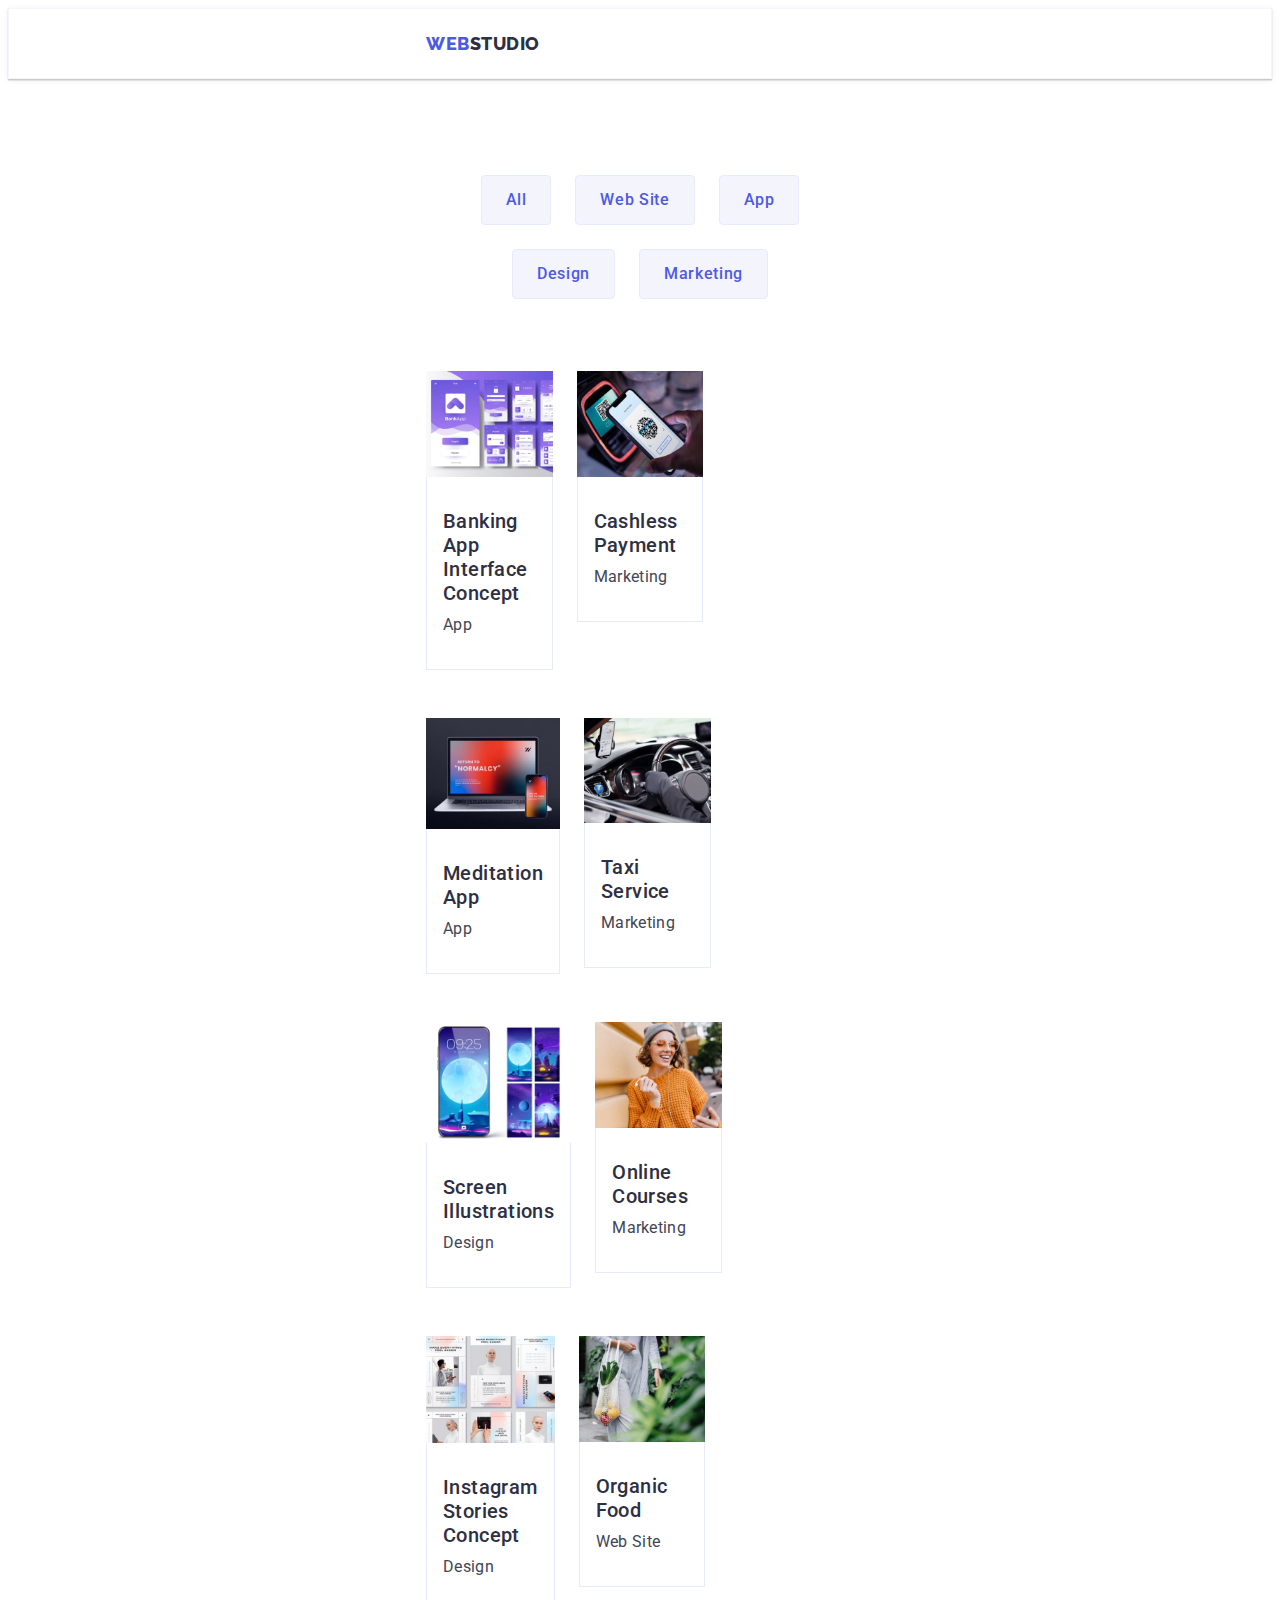
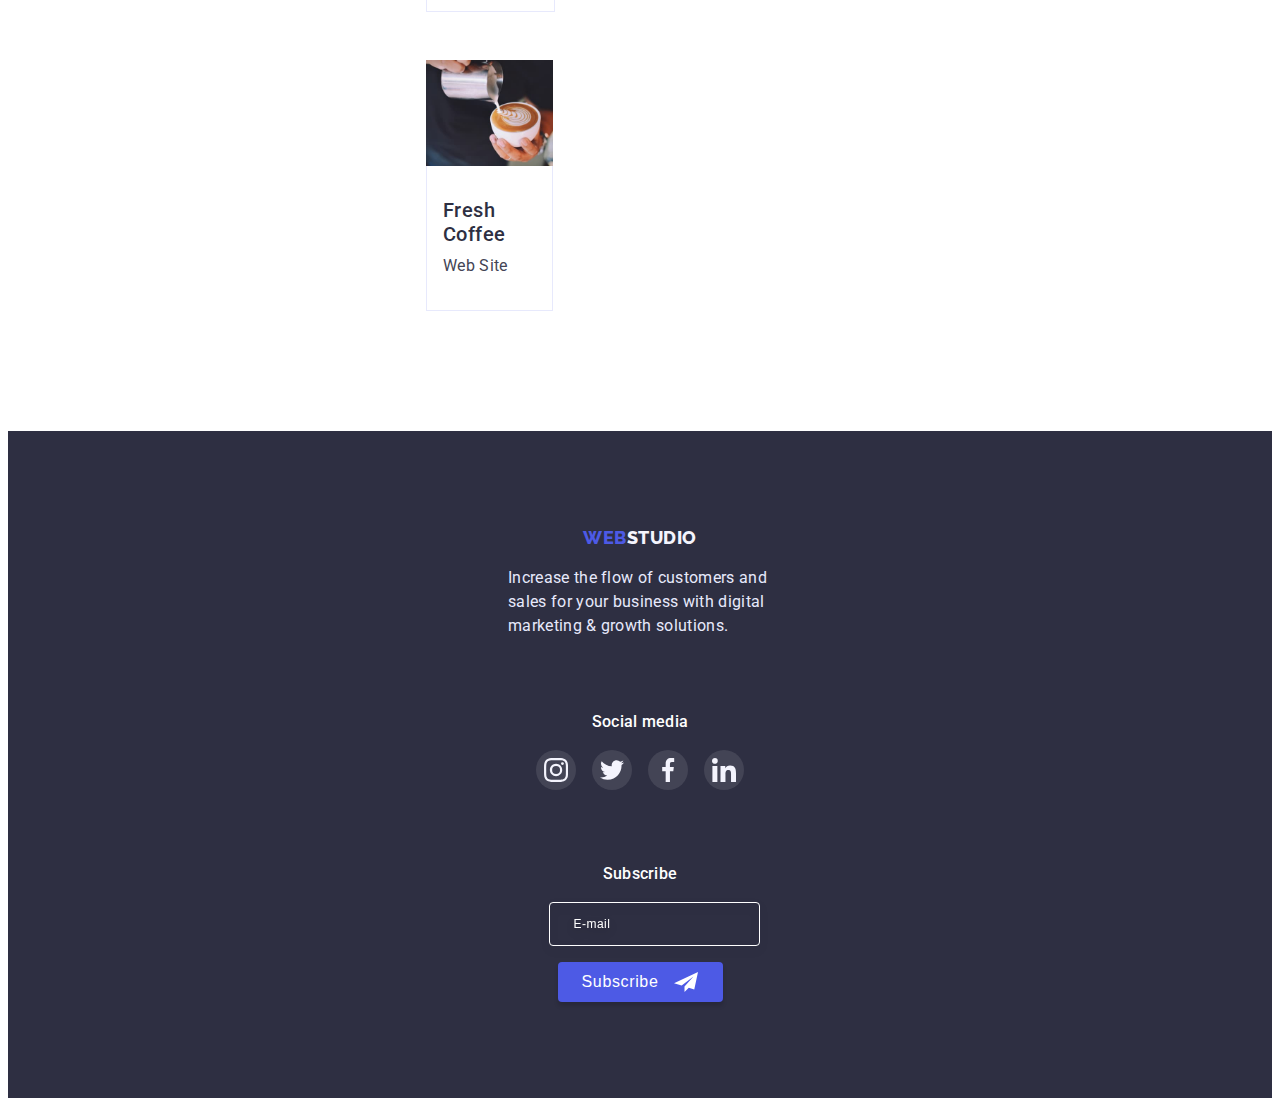
==== portfolio.html @ ff109022 "portfolio file" ====
<!DOCTYPE html>
<html lang="en">
  <head>
    <meta charset="UTF-8" />
    <meta http-equiv="X-UA-Compatible" content="IE=edge" />
    <meta name="viewport" content="width=device-width, initial-scale=1.0" />
    <title>Document</title>
    <link rel="preconnect" href="https://fonts.googleapis.com" />
    <link rel="preconnect" href="https://fonts.gstatic.com" crossorigin />
    <link
      href="https://fonts.googleapis.com/css2?family=Raleway:wght@800&family=Roboto:wght@400;500;700;900&display=swap"
      rel="stylesheet"
    />
    <link
      rel="stylesheet"
      href="https://cdnjs.cloudflare.com/ajax/libs/modern-normalize/1.1.0/modern-normalize.min.css"
      integrity="sha512-wpPYUAdjBVSE4KJnH1VR1HeZfpl1ub8YT/NKx4PuQ5NmX2tKuGu6U/JRp5y+Y8XG2tV+wKQpNHVUX03MfMFn9Q=="
      crossorigin="anonymous"
      referrerpolicy="no-referrer"
    />
    <link rel="stylesheet" href="./css/style.css" />
  </head>
  <body>
    <!-- header -->
    <header class="header">
      <div class="conteiner header-conteiner">
        <nav class="header-nav">
          <a class="header-logo link" href="./index.html"
            >Web<span class="logo-studio">Studio</span></a
          >

          <ul class="nav-list list">
            <li class="nav-item">
              <a class="nav-link link" href="./index.html">Studio</a>
            </li>
            <li class="nav-item">
              <a class="nav-link portfolio link" href="./portfolio.html"
                >Portfolio</a
              >
            </li>
            <li class="nav-item">
              <a class="nav-link link" href="">Contacts</a>
            </li>
          </ul>
        </nav>
        <address class="address">
          <ul class="address-list list">
            <li class="addres-item">
              <a class="contact-link link" href="mailto:info@devstudio.com"
                >info@devstudio.com</a
              >
            </li>
            <li class="contact-item">
              <a class="contact-link link" href="tel:+110001111111"
                >+11 (000) 111-11-11</a
              >
            </li>
          </ul>
        </address>
      </div>
    </header>

    <main>
      <!-- categories booton-->
      <section class="categories-project">
        <div class="conteiner">
          <h1 class="visually-hidden">project</h1>
          <ul class="btn-list list">
            <li class="btn-item">
              <button class="btn-categories" type="button">All</button>
            </li>
            <li class="btn-item">
              <button class="btn-categories" type="button">Web Site</button>
            </li>
            <li class="btn-item">
              <button class="btn-categories" type="button">App</button>
            </li>
            <li class="btn-item">
              <button class="btn-categories" type="button">Design</button>
            </li>
            <li class="btn-item">
              <button class="btn-categories" type="button">Marketing</button>
            </li>
          </ul>

          <!-- projects categories  -->
          <ul class="project-list list">
            <li class="project-item">
              <a class="project-link link" href="">
                <div class="project-wrap">
                  <img
                    src="./images/portfolio/app.jpg"
                    alt="app"
                    width="360"
                    height="300"
                  />
                  <p class="cover-text">
                    14 Stylish and User-Friendly App Design Concepts · Task
                    Manager App · Calorie Tracker App · Exotic Fruit Ecommerce
                    App · Cloud Storage App
                  </p>
                </div>

                <div class="project-conteiner">
                  <h2 class="project-title">Banking App Interface Concept</h2>
                  <p class="project-text">App</p>
                </div>
              </a>
            </li>
            <li class="project-item">
              <a class="project-link link" href="">
                <div class="project-wrap">
                  <img
                    src="./images/portfolio/tel.jpg"
                    alt="phone"
                    width="360"
                    height="300"
                  />
                  <p class="cover-text">
                    14 Stylish and User-Friendly App Design Concepts · Task
                    Manager App · Calorie Tracker App · Exotic Fruit Ecommerce
                    App · Cloud Storage App
                  </p>
                </div>

                <div class="project-conteiner">
                  <h2 class="project-title">Cashless Payment</h2>
                  <p class="project-text">Marketing</p>
                </div>
              </a>
            </li>
            <li class="project-item">
              <a class="project-link link" href="">
                <div class="project-wrap">
                  <img
                    src="./images/portfolio/comp.jpg"
                    alt="computer"
                    width="360"
                    height="300"
                  />
                  <p class="cover-text">
                    14 Stylish and User-Friendly App Design Concepts · Task
                    Manager App · Calorie Tracker App · Exotic Fruit Ecommerce
                    App · Cloud Storage App
                  </p>
                </div>

                <div class="project-conteiner">
                  <h2 class="project-title">Meditation App</h2>
                  <p class="project-text">App</p>
                </div>
              </a>
            </li>
            <li class="project-item">
              <a class="project-link link" href="">
                <div class="project-wrap">
                  <img
                    src="./images/portfolio/car.jpg"
                    alt="taxi"
                    width="360"
                    height="300"
                  />
                  <p class="cover-text">
                    14 Stylish and User-Friendly App Design Concepts · Task
                    Manager App · Calorie Tracker App · Exotic Fruit Ecommerce
                    App · Cloud Storage App
                  </p>
                </div>

                <div class="project-conteiner">
                  <h2 class="project-title">Taxi Service</h2>
                  <p class="project-text">Marketing</p>
                </div>
              </a>
            </li>
            <li class="project-item">
              <a class="project-link link" href="">
                <div class="project-wrap">
                  <img
                    src="./images/portfolio/tema.jpg"
                    alt="phone tema"
                    width="360"
                    height="300"
                  />
                  <p class="cover-text">
                    14 Stylish and User-Friendly App Design Concepts · Task
                    Manager App · Calorie Tracker App · Exotic Fruit Ecommerce
                    App · Cloud Storage App
                  </p>
                </div>

                <div class="project-conteiner">
                  <h2 class="project-title">Screen Illustrations</h2>
                  <p class="project-text">Design</p>
                </div>
              </a>
            </li>
            <li class="project-item">
              <a class="project-link link" href="">
                <div class="project-wrap">
                  <img
                    src="./images/portfolio/women.jpg"
                    alt="women"
                    width="360"
                    height="300"
                  />
                  <p class="cover-text">
                    14 Stylish and User-Friendly App Design Concepts · Task
                    Manager App · Calorie Tracker App · Exotic Fruit Ecommerce
                    App · Cloud Storage App
                  </p>
                </div>

                <div class="project-conteiner">
                  <h2 class="project-title">Online Courses</h2>
                  <p class="project-text">Marketing</p>
                </div>
              </a>
            </li>
            <li class="project-item">
              <a class="project-link link" href="">
                <div class="project-wrap">
                  <img
                    src="./images/portfolio/make.jpg"
                    alt="instagram stories"
                    width="360"
                    height="300"
                  />
                  <p class="cover-text">
                    14 Stylish and User-Friendly App Design Concepts · Task
                    Manager App · Calorie Tracker App · Exotic Fruit Ecommerce
                    App · Cloud Storage App
                  </p>
                </div>

                <div class="project-conteiner">
                  <h2 class="project-title">Instagram Stories Concept</h2>
                  <p class="project-text">Design</p>
                </div>
              </a>
            </li>
            <li class="project-item">
              <a class="project-link link" href="">
                <div class="project-wrap">
                  <img
                    src="./images/portfolio/frukt.jpg"
                    alt="organic food"
                    width="360"
                    height="300"
                  />
                  <p class="cover-text">
                    14 Stylish and User-Friendly App Design Concepts · Task
                    Manager App · Calorie Tracker App · Exotic Fruit Ecommerce
                    App · Cloud Storage App
                  </p>
                </div>

                <div class="project-conteiner">
                  <h2 class="project-title">Organic Food</h2>
                  <p class="project-text">Web Site</p>
                </div>
              </a>
            </li>
            <li class="project-item">
              <a class="project-link link" href="">
                <div class="project-wrap">
                  <img
                    src="./images/portfolio/coffee.jpg"
                    alt="coffee"
                    width="360"
                    height="300"
                  />
                  <p class="cover-text">
                    14 Stylish and User-Friendly App Design Concepts · Task
                    Manager App · Calorie Tracker App · Exotic Fruit Ecommerce
                    App · Cloud Storage App
                  </p>
                </div>

                <div class="project-conteiner">
                  <h2 class="project-title">Fresh Coffee</h2>
                  <p class="project-text">Web Site</p>
                </div>
              </a>
            </li>
          </ul>
        </div>
      </section>
    </main>
    <footer class="footer-section">
      <div class="conteiner footer-conteiner">
        <div class="footer-logo-grup">
          <a class="footer-logo link" href="./index.html"
            >Web<span class="footer-logo-studio">Studio</span></a
          >
          <p class="footer-text footer-wrap">
            Increase the flow of customers and sales for your business with
            digital marketing & growth solutions.
          </p>
        </div>
        <div class="conteiner-soc-footer">
          <p class="soc-text">Social media</p>
          <ul class="footer-soc-list list">
            <li class="footer-soc-item">
              <a class="footer-soc-link link" href="">
                <svg class="soc-box" width="24" height="24">
                  <use href="./images/footer.svg#icon-instagram-1"></use>
                </svg>
              </a>
            </li>
            <li class="footer-soc-item">
              <a class="footer-soc-link link" href="">
                <svg class="soc-box" width="24" height="24">
                  <use href="./images/footer.svg#icon-twitter-1"></use>
                </svg>
              </a>
            </li>
            <li class="footer-soc-item">
              <a class="footer-soc-link link" href="">
                <svg class="soc-box" width="24" height="24">
                  <use href="./images/footer.svg#icon-facebook-1"></use>
                </svg>
              </a>
            </li>
            <li class="footer-soc-item">
              <a class="footer-soc-link link" href="">
                <svg class="soc-box" width="24" height="24">
                  <use href="./images/footer.svg#icon-linkedin-1"></use>
                </svg>
              </a>
            </li>
          </ul>
        </div>
        <div class="conteiner-email">
          <p class="subscribe-text">Subscribe</p>
          <form class="subscribe-form">
            <label class="subscribe-lebel" for="e-mail"></label>

            <input
              class="subscribe-input"
              type="text"
              name="e-mail"
              id="e-mail"
              placeholder="E-mail"
            />
            <button class="email-btn" type="submit">
              Subscribe
              <svg class="email-icon" width="24" height="24">
                <use href="./images/close-x.svg#icon-frame"></use>
              </svg>
            </button>
          </form>
        </div>
      </div>
    </footer>
  </body>
</html>
---- css/style.css ----
:root {
  --main-text-color: #434455;
  --main-title-color: #ffffff;
  --second-title-color: #2e2f42;
  --main-backgroud-color: #ffffff;
  --second-backgroud-color: #f4f4fd;
  --accent-background-color: #2e2f42;
  --primari-accent-color: #4d5ae5;
  --btn-background-color: #404bbf;
  --btn-text-color: #ffffff;
  --messages-color: #31d0aa;
  --second-text-color: #2e2f42;
  --text-color: #f4f4fd;
  --dop-text: #e7e9fc;
  --icon-logo: #afb1b8;
  --transition-duration: 250ms cubic-bezier(0.4, 0, 0.2, 1);
  --modal-text-color: #8e8f99;
}
p,
h1,
h2,
h3,
h4,
h5,
h6 {
  margin: 0;
}
ul {
  padding-left: 0;
  margin: 0;
}
button {
  cursor: pointer;
}
address {
  font-style: normal;
}
img {
  display: block;
  max-width: 100%;
  height: auto;
}

body {
  font-family: "Roboto", sans-serif;
  background-color: var(--main-backgroud-color);
  color: var(--main-text-color);
}

.list {
  list-style: none;
}

.link {
  text-decoration: none;
}
.conteiner {
  width: 100%;
  padding-left: 15px;
  padding-right: 15px;
  margin: 0 auto;
}

/* -------HEADER------- */
.header {
  background: var(--main-backgroud-color);
  border: 1px solid #f4f4fd;
  box-shadow: 0px 1px 6px rgba(46, 47, 66, 0.08),
    0px 1px 1px rgba(46, 47, 66, 0.16), 0px 2px 1px rgba(46, 47, 66, 0.08);
}
.header-conteiner {
  display: flex;
  align-items: center;
  margin-right: auto;
}
.header-nav {
  display: flex;
  align-items: center;
  margin-right: auto;
}
/* logo */
.header-logo {
  font-family: "Raleway", sans-serif;
  font-style: normal;
  font-weight: 800;
  font-size: 18px;
  line-height: 1.17;
  letter-spacing: 0.03em;
  padding: 24px 0;
  text-transform: uppercase;
  color: var(--primari-accent-color);
}

.logo-studio {
  color: var(--second-text-color);
}
.nav-list,
.address-list {
  display: none;
}
.menu-open {
  border: none;
  background-color: transparent;
  height: 20px;
}
.open-icon {
  stroke: var(--accent-background-color);
}
/* Menu header */
.mob-menu {
  position: fixed;
  top: 0;
  width: 100%;
  height: 100%;
  background-color: #ffffff;
  z-index: 1;
  padding: 80px 35px 40px 40px;
  display: flex;
  flex-direction: column;
  justify-content: space-between;
  overflow: auto;
}
.mob-list {
}

.mob-item:not(:last-child) {
  margin-bottom: 40px;
}

.mob-link {
  font-weight: 700;
  font-size: 36px;
  line-height: 1.11;
  letter-spacing: 0.02em;
  text-transform: capitalize;
  color: var(--accent-background-color);
}
.studio {
  color: var(--btn-background-color);
}

.mob-contact-link {
  font-weight: 700;
  font-size: 36px;
  line-height: 1.11;
  letter-spacing: 0.02em;
  text-transform: capitalize;
  color: var(--primari-accent-color);
}
@media screen and (max-width: 427px) {
  .mob-contact-link {
    font-size: 7vw;
  }
}
.mob-address-list {
  margin-bottom: 48px;
}
.mob-email-link {
  font-weight: 500;
  font-size: 20px;
  line-height: 1.2;
  letter-spacing: 0.02em;
  color: var(--main-text-color);
}
.mob-contact-item {
  margin-bottom: 40px;
}
.mob-soc-list {
  display: flex;
  gap: 26px;
}
.mob-soc-item {
  width: 40px;
  height: 40px;
}
.mob-soc-link {
  width: 100%;
  height: 100%;
  border-radius: 50%;
  background-color: var(--primari-accent-color);
  display: flex;
  align-items: center;
  justify-content: center;
  transition: background-color var(--transition-duration);
}

/* -------HERO------- */
.hero {
  max-width: 1440px;
  margin: 0 auto;
  background-color: var(--accent-background-color);
  background-image: linear-gradient(
      rgba(46, 47, 66, 0.7),
      rgba(46, 47, 66, 0.7)
    ),
    url(../images/hero-mob-1x.jpg);
  background-repeat: no-repeat;
  background-position: center;
  background-size: cover;
  padding-top: 112px;
  padding-bottom: 112px;
}
@media (min-device-pixel-ratio: 2),
  (min-resolution: 192dpi),
  (min-resolution: 2dppx) {
  .box {
    background-image: linear-gradient(
        rgba(46, 47, 66, 0.7),
        rgba(46, 47, 66, 0.7)
      ),
      url(../images/hero-mob-2x.jpg);
  }
}
.hero-maim-title {
  font-weight: 700;
  font-size: 36px;
  line-height: 1.11;
  text-align: center;
  letter-spacing: 0.02em;
  color: var(--main-title-color);
  max-width: 320px;
  margin: 0 auto;
  text-align: center;
}
.hero-btn {
  min-width: 169px;
  height: 56px;
  font-family: inherit;
  font-style: normal;
  font-weight: 500;
  font-size: 16px;
  line-height: 1.5;
  letter-spacing: 0.04em;
  cursor: pointer;
  color: var(--btn-text-color);
  background-color: var(--primari-accent-color);
  box-shadow: 0px 4px 4px rgba(0, 0, 0, 0.15);
  display: block;
  margin: 0 auto;
  margin-top: 48px;
  border-radius: 4px;
  border-color: transparent;
  transition: background-color var(--transition-duration);
}
.hero-btn:hover,
.hero-btn:focus,
.hero-btn:active {
  background-color: var(--btn-background-color);
}
/* -------SEACTION FEATUR------- */

.section-featur {
  padding-top: 96px;
  padding-bottom: 96px;
}
.visually-hidden {
  position: absolute;
  width: 1px;
  height: 1px;
  margin: -1px;
  border: 0;
  padding: 0;
  white-space: nowrap;
  clip-path: inset(100%);
  clip: rect(0 0 0 0);
  overflow: hidden;
}

.featur-list {
  display: flex;
  flex-wrap: wrap;
  gap: 72px;
}
.feater-item {
  width: 100%;
}

.repit-title {
  text-align: center;
  font-weight: 700;
  font-size: 36px;
  line-height: 1.1;
  letter-spacing: 0.02em;
  color: var(--second-title-color);
}
.featur-text {
  font-weight: 500;
  font-size: 16px;
  line-height: 1.5;
  letter-spacing: 0.02em;
  color: var(--main-text-color);
  margin-top: 8px;
}

.about-box {
  display: none;
}

/* -------SEACTION WORK------- */

.section-work {
  display: none;
}

/* -------TEAM CARD------- */
.section-team {
  background: var(--second-backgroud-color);
  padding-top: 96px;
  padding-bottom: 96px;
}
.team-card-title {
  font-weight: 700;
  font-size: 36px;
  line-height: 1.2;
  text-align: center;
  letter-spacing: 0.02em;
  text-transform: capitalize;
  color: var(--second-title-color);
  margin: 0 auto;
  text-align: center;
}
.team-list {
  display: flex;
  flex-wrap: wrap;
  justify-content: center;
  gap: 72px;
  margin-top: 72px;
}
.team-conteiner-text {
  text-align: center;
  padding: 32px 16px;
}

.team-item {
  width: 264px;
  background: var(--main-backgroud-color);
  border-radius: 0px 0px 4px 4px;
  box-shadow: 0px 1px 6px rgba(46, 47, 66, 0.08),
    0px 1px 1px rgba(46, 47, 66, 0.16), 0px 2px 1px rgba(46, 47, 66, 0.08);
}
.second-repit-title {
  font-weight: 500;
  font-size: 20px;
  line-height: 1.2;
  letter-spacing: 0.02em;
  color: var(--second-title-color);
}
.team-text {
  font-size: 16px;
  line-height: 1.5;
  letter-spacing: 0.02em;
  color: var(--main-text-color);
  margin-top: 8px;
}

.team-soc-list {
  display: flex;
  justify-content: center;
  gap: 24px;
  margin-top: 8px;
}

.team-soc-item {
  width: 40px;
  height: 40px;
}
.team-soc-link {
  width: 100%;
  height: 100%;
  border-radius: 50%;
  background-color: var(--primari-accent-color);
  display: flex;
  align-items: center;
  justify-content: center;
  transition: background-color var(--transition-duration);
}
.team-soc-link:hover,
.team-soc-link:focus {
  background-color: var(--btn-background-color);
}

/* -------CUSTOMERS------- */
.customers-conteiner {
  background-color: var(--main-backgroud-color);
  padding-top: 96px;
  padding-bottom: 96px;
}

.customers-title {
  font-weight: 700;
  font-size: 36px;
  line-height: 1.11;
  text-align: center;
  letter-spacing: 0.02em;
  text-transform: capitalize;
  color: var(--second-title-color);
  margin: 0 auto;
  text-align: center;
  margin-bottom: 72px;
}
.customers-list {
  display: flex;
  flex-wrap: wrap;
  column-gap: 16px;
  row-gap: 72px;
}

.customers-item {
  width: calc((100% - 16px) / 2);
}

.customers-link {
  height: 88px;
  border: 1px solid #8e8f99;
  border-radius: 4px;
  display: flex;
  justify-content: center;
  align-items: center;
  fill: var(--icon-logo);
  transition: border-color var(--transition-duration),
    fill var(--transition-duration);
}

/* -------FOOTER------- */
.footer-section {
  background: var(--accent-background-color);
  padding-top: 96px;
  padding-bottom: 96px;
}
.footer-conteiner {
  display: flex;
  flex-direction: column;
  text-align: center;
  align-items: center;
  gap: 72px;
}
.footer-logo-grup {
  align-items: center;
}
.footer-logo {
  font-family: "Raleway", sans-serif;
  font-style: normal;
  font-weight: 800;
  font-size: 18px;
  line-height: 1.17;
  letter-spacing: 0.03em;
  text-transform: uppercase;
  color: var(--primari-accent-color);
}
.footer-logo-studio {
  color: var(--text-color);
}
.footer-text {
  font-size: 16px;
  line-height: 1.5;
  letter-spacing: 0.02em;
  color: var(--dop-text);
  text-align: start;
}
.footer-wrap {
  display: block;
  margin-top: 18px;
  width: 264px;
}
/* soc-footer */
.conteiner-soc-footer {
  display: inline-block;
  width: 208px;
  height: 80px;
}

.soc-text {
  text-align: center;
  font-weight: 500;
  font-size: 16px;
  line-height: 1.5;
  letter-spacing: 0.02em;
  color: #ffffff;
  margin-bottom: 16px;
}
.footer-soc-list {
  display: flex;
  justify-content: center;
  gap: 16px;
}

.footer-soc-item {
  width: 40px;
  height: 40px;
}
.footer-soc-link {
  display: flex;
  justify-content: center;
  align-items: center;
  width: 40px;
  height: 40px;
  border-radius: 50%;
  background-color: rgba(255, 255, 255, 0.1);
  transition: background-color var(--transition-duration);
}
.footer-soc-link:hover,
.footer-soc-link:focus {
  background-color: var(--messages-color);
}
.soc-box {
  fill: #f4f4fd;
}
/* subscribe */

@media screen and (max-width: 1157px) {
  .conteiner-email {
    width: 100%;
    display: flex;
    flex-direction: column;
  }
}
.subscribe-text {
  text-align: center;
  font-weight: 500;
  font-size: 16px;
  line-height: 1.5;
  letter-spacing: 0.02em;
  color: #ffffff;
  margin-bottom: 16px;
}
.subscribe-form {
  width: 100%;
}

.subscribe-input {
  max-width: 398px;
  width: 100%;
  height: 40px;
  font-weight: 400;
  font-size: 12px;
  line-height: 2;
  display: flex;
  align-items: center;
  letter-spacing: 0.04em;
  outline: transparent;
  color: #ffffff;

  border: 1px solid #ffffff;
  filter: drop-shadow(0px 4px 4px rgba(0, 0, 0, 0.15));
  border-radius: 4px;
  padding-left: 24px;
  background-color: transparent;
  margin-bottom: 16px;
}

.subscribe-input::placeholder {
  font-size: 12px;
  line-height: 2;
  letter-spacing: 0.04em;
  color: #ffffff;
}

.subscribe-lebel {
}
.email-btn {
  justify-content: center;
  font-style: normal;
  font-weight: 500;
  font-size: 16px;
  line-height: 1.5;
  letter-spacing: 0.04em;
  color: #ffffff;
  cursor: pointer;

  display: flex;
  align-items: center;
  text-align: center;
  width: 165px;
  height: 40px;
  padding-left: 24px;
  padding-right: 24px;
  gap: 16px;
  margin: 0 auto;
  background-color: var(--primari-accent-color);
  box-shadow: 0px 4px 4px rgba(0, 0, 0, 0.15);
  border-radius: 4px;
  border: none;
  transition: background-color var(--transition-duration);
}
.email-btn:focus,
.email-btn:hover {
  background-color: var(--btn-background-color);
}

/* -------MODAL WINDOW------- */

.backdrop {
  position: fixed;
  top: 0;
  width: 100%;
  height: 100%;
  background-color: rgba(46, 47, 66, 0.4);
  transition: opacity var(--transition-duration),
    visibility var(--transition-duration);
}
.modal {
  position: absolute;
  max-width: 408px;
  width: 100%;
  min-height: 584px;
  background-color: #fcfcfc;
  box-shadow: 0px 1px 1px rgba(0, 0, 0, 0.14), 0px 1px 3px rgba(0, 0, 0, 0.12),
    0px 2px 1px rgba(0, 0, 0, 0.2);
  border-radius: 4px;
  top: 50%;
  left: 50%;
  transform: translate(-50%, -50%);
  padding: 72px 24px 24px 24px;
}

.modal-btn {
  display: flex;
  width: 24px;
  height: 24px;
  position: absolute;
  top: 24px;
  right: 24px;
  border-radius: 50%;
  fill: #2e2f42;
  cursor: pointer;
  background-color: #e7e9fc;
  border: 1px solid rgba(0, 0, 0, 0.1);
  justify-content: center;
  align-items: center;
  transition: background-color var(--transition-duration),
    fill var(--transition-duration);
}

.modal-x {
  width: 8px;
  height: 8px;
}

.modal-btn:hover,
.modal-btn:focus {
  background-color: var(--btn-background-color);
  fill: var(--btn-text-color);
}

.is-hidden {
  opacity: 0;
  visibility: hidden;
  pointer-events: none;
}

.modal-title {
  font-weight: 500;
  font-size: 16px;
  line-height: 1.5;
  text-align: center;
  letter-spacing: 0.02em;
  color: #2e2f42;
  margin-bottom: 16px;
}
.icon-wrap {
  position: relative;
}
.modal-input {
  width: 100%;
  height: 40px;
  border: 1px solid rgba(46, 47, 66, 0.4);
  border-radius: 4px;
  padding-left: 38px;

  font-size: 14px;
  line-height: 1.5;
  letter-spacing: 0.02em;
  color: var(--main-text-color);
  outline: transparent;
  transition: border-color var(--transition-duration),
    fill var(--transition-duration);
}
.input-icon {
  position: absolute;
  display: block;
  left: 19px;
  top: 50%;
  transform: translateY(-50%);
  fill: var(--accent-background-color);
}
.modal-input:focus,
.modal-input:hover {
  border-color: var(--primari-accent-color);
}

.modal-input:focus + .input-icon,
.modal-input:hover + .input-icon {
  border-color: var(--primari-accent-color);
  fill: var(--primari-accent-color);
}
.input-icon:hover + .modal-input,
.input-icon:focus + .modal-input {
  border-color: var(--primari-accent-color);
}

.modal-input::placeholder {
  font-size: 12px;
  line-height: 1.17;
  letter-spacing: 0.04em;
  color: var(--modal-text-color);
}

.lebel-text {
  display: block;
  margin-bottom: 4px;
  font-size: 12px;
  line-height: 1.17;
  letter-spacing: 0.04em;
  color: var(--modal-text-color);
}
.modal-field {
  margin-bottom: 8px;
}

.textarea {
  display: block;
  width: 100%;
  height: 120px;
  border: 1px solid rgba(46, 47, 66, 0.4);
  border-radius: 4px;
  resize: none;
  outline: transparent;
  padding-left: 16px;
  padding-top: 8px;

  font-size: 14px;
  line-height: 1.5;
  letter-spacing: 0.02em;
  color: var(--main-text-color);
  outline: transparent;
  transition: border-color var(--transition-duration);
}
.textarea:focus,
.textarea:hover {
  border-color: var(--primari-accent-color);
}
.textarea::placeholder {
  font-weight: 400;
  font-size: 12px;
  line-height: 1.17;
  letter-spacing: 0.04em;
  color: #8e8f99;
}

.form-btn {
  font-style: normal;
  font-weight: 500;
  font-size: 16px;
  line-height: 1.5;
  letter-spacing: 0.04em;
  color: #ffffff;
  cursor: pointer;

  display: block;
  margin: 0 auto;
  width: 169px;
  height: 56px;
  padding: 16px 32px;
  background-color: var(--primari-accent-color);
  box-shadow: 0px 4px 4px rgba(0, 0, 0, 0.15);
  border-radius: 4px;
  border: none;
  transition: background-color var(--transition-duration);
}
.form-btn:focus,
.form-btn:hover {
  background-color: var(--btn-background-color);
}

.check-text {
  display: flex;
  flex-wrap: wrap;
  gap: 8px;
  font-weight: 400;
  font-size: 12px;
  line-height: 1.17;
  letter-spacing: 0.04em;
  color: var(--modal-text-color);
  align-items: center;
}
.check-link {
  color: var(--primari-accent-color);
}

.check-text .check-box-wrapper {
  width: 16px;
  height: 16px;
  border: 1px solid rgba(46, 47, 66, 0.4);
  border-radius: 2px;
  display: flex;
  align-items: center;
  justify-content: center;
  fill: transparent;
  transition: background-color var(--transition-duration);
}

.modal-check:checked + .check-text .check-box-wrapper {
  background-color: var(--primari-accent-color);
  border: none;
  fill: #f4f4fd;
}

.checkbox-field {
  margin-top: 16px;
  margin-bottom: 24px;
}

/* -------PORTFOLIO PAGE 2------- */

.categories-project {
  padding-top: 96px;
  padding-bottom: 120px;
}

.hidden-title {
}
.btn-list {
  display: flex;
  justify-content: center;
  flex-wrap: wrap;
  gap: 24px;
  margin-bottom: 72px;
}

.btn-item {
}
.btn-categories {
  padding: 12px 24px;
  font-family: inherit;
  font-style: normal;
  font-weight: 500;
  font-size: 16px;
  line-height: 1.5;
  text-align: center;
  cursor: pointer;
  letter-spacing: 0.04em;
  color: var(--primari-accent-color);
  background-color: var(--second-backgroud-color);
  border: 1px solid #e7e9fc;
  border-radius: 4px;
  transition: background-color var(--transition-duration),
    color var(--transition-duration), border-color var(--transition-duration),
    box-shadow var(--transition-duration);
}
.btn-categories:hover,
.btn-categories:focus,
.btn-categories:active {
  background-color: var(--btn-background-color);
  color: var(--btn-text-color);
  border-color: transparent;
  box-shadow: 0px 1px 6px rgba(46, 47, 66, 0.08),
    0px 1px 1px rgba(46, 47, 66, 0.16), 0px 2px 1px rgba(46, 47, 66, 0.08);
}

/* -------PROJECT CATEGORIES------- */

.project-list {
  display: flex;
  flex-wrap: wrap;
  gap: 48px 24px;
}

.project-item {
  flex-basis: calc((100% - 48px) / 3);
}
.project-item:hover .cover-text {
  transform: translateY(0);
}
.project-wrap {
  display: flex;
  position: relative;
  overflow: hidden;
}
.project-link {
  display: block;
  transition: box-shadow var(--transition-duration);
}
.project-link:hover,
.project-link:focus {
  box-shadow: 0px 1px 6px rgba(46, 47, 66, 0.08),
    0px 1px 1px rgba(46, 47, 66, 0.16), 0px 2px 1px rgba(46, 47, 66, 0.08);
}

.project-conteiner {
  padding: 32px 16px;
  border: 1px solid #e7e9fc;
  border-top: 0;
}
.project-title {
  font-weight: 500;
  font-size: 20px;
  line-height: 1.2;
  letter-spacing: 0.02em;
  color: var(--second-title-color);
}
.project-text {
  font-size: 16px;
  line-height: 1.5;
  letter-spacing: 0.02em;
  color: var(--main-text-color);
  margin-top: 8px;
}
.cover-text {
  position: absolute;
  top: 0;
  font-family: "Roboto";
  font-weight: 400;
  font-size: 16px;
  line-height: 1.5;
  letter-spacing: 0.02em;
  color: #f4f4fd;
  background-color: var(--primari-accent-color);
  height: 100%;
  padding: 40px 32px;
  transform: translateY(100%);
  transition: transform var(--transition-duration);
}

/* MOBILE MADIA */
@media screen and (min-width: 428px) {
  .conteiner {
    width: 428px;
  }
  /* menu */
  .mob-soc-list {
    gap: 56px;
  }

  /* -------CUSTOMERS------- */
  .plus-conteiner {
    width: 428px;
  }

  .customers-item {
    width: calc((100% - 16px) / 2);
  }
}
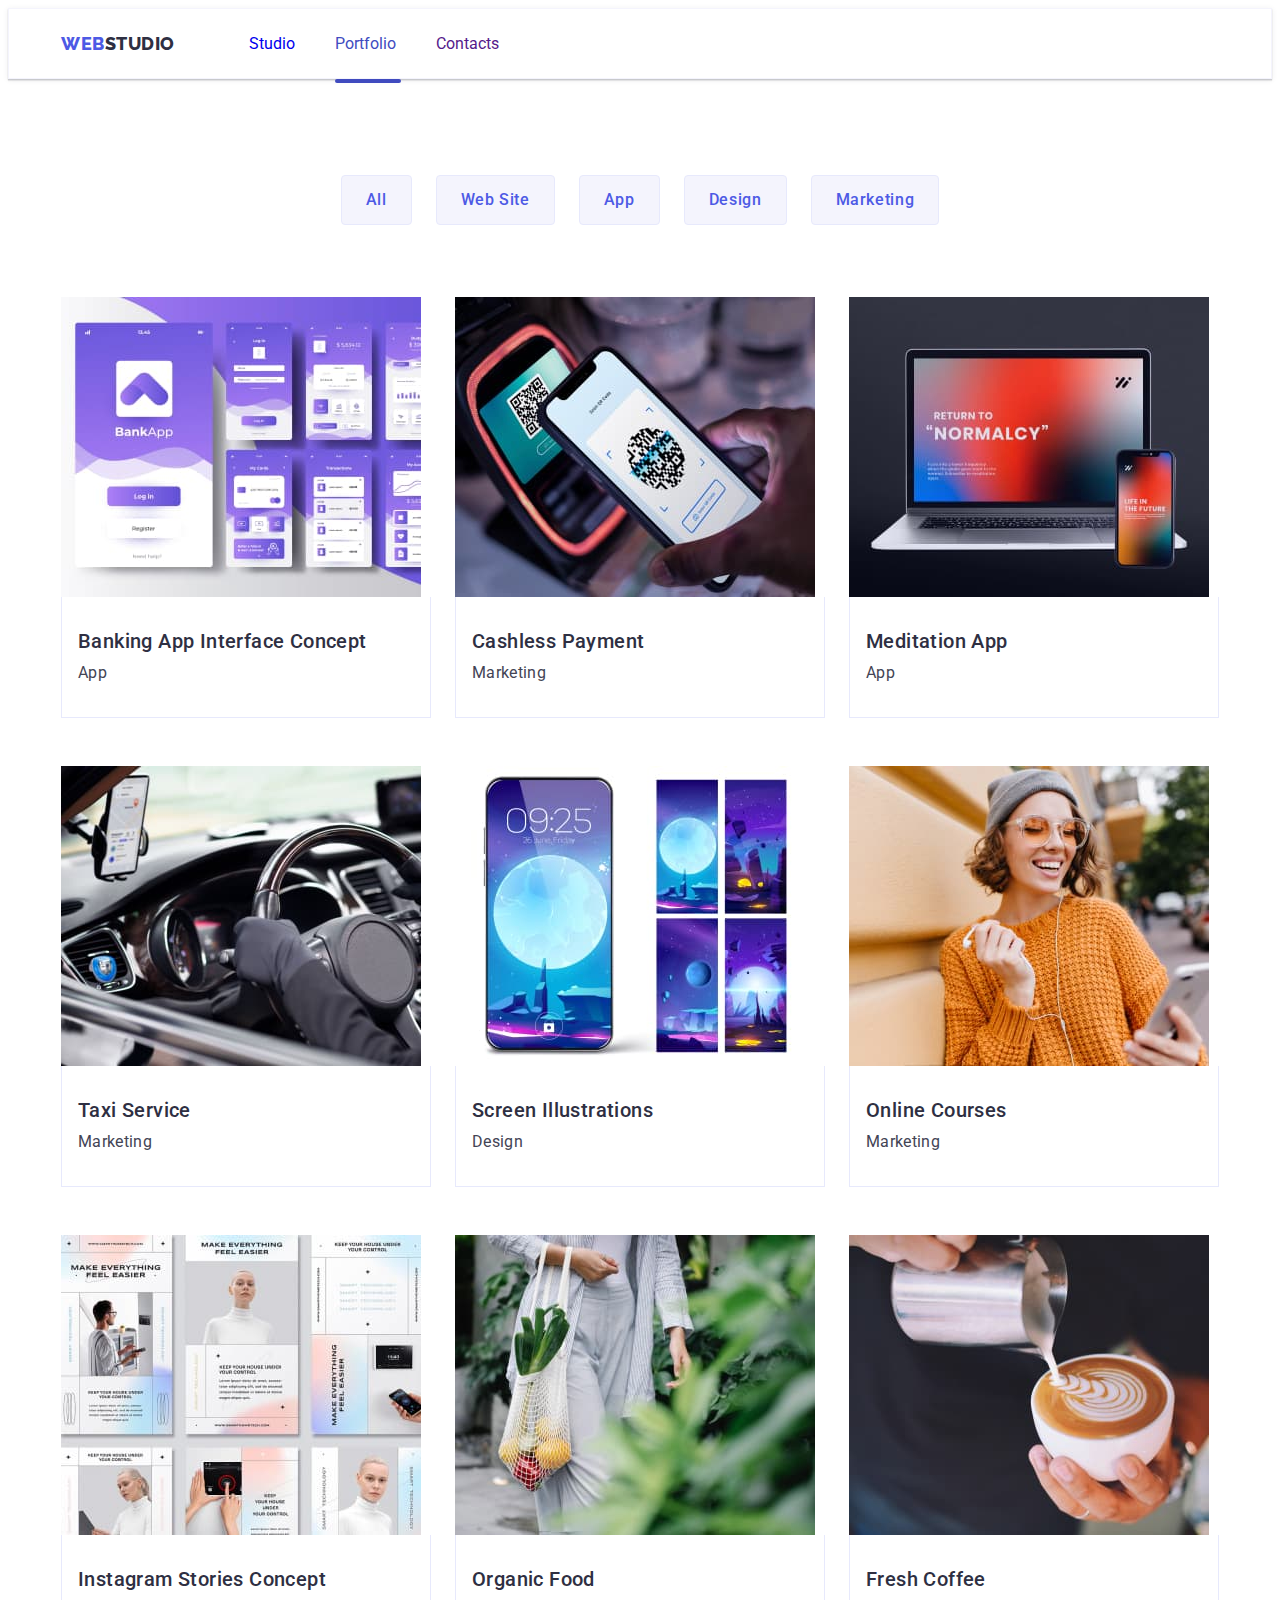
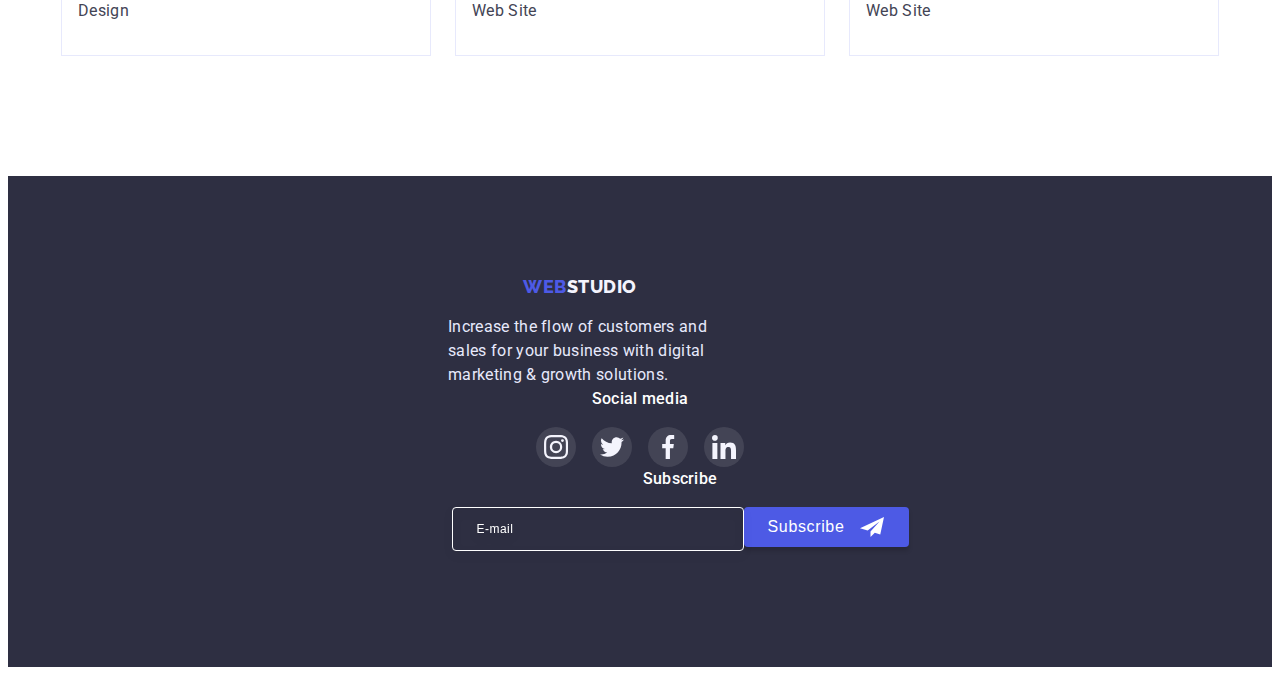
==== commit bcfc2db0: "portfolio" ====
--- a/portfolio.html
+++ b/portfolio.html
@@ -19,6 +19,7 @@
       referrerpolicy="no-referrer"
     />
     <link rel="stylesheet" href="./css/style.css" />
+    <link rel="stylesheet" href="./css/desctop.css" />
   </head>
   <body>
     <!-- header -->
--- a/css/style.css
+++ b/css/style.css
@@ -859,68 +859,6 @@
 
 /* -------PROJECT CATEGORIES------- */
 
-.project-list {
-  display: flex;
-  flex-wrap: wrap;
-  gap: 48px 24px;
-}
-
-.project-item {
-  flex-basis: calc((100% - 48px) / 3);
-}
-.project-item:hover .cover-text {
-  transform: translateY(0);
-}
-.project-wrap {
-  display: flex;
-  position: relative;
-  overflow: hidden;
-}
-.project-link {
-  display: block;
-  transition: box-shadow var(--transition-duration);
-}
-.project-link:hover,
-.project-link:focus {
-  box-shadow: 0px 1px 6px rgba(46, 47, 66, 0.08),
-    0px 1px 1px rgba(46, 47, 66, 0.16), 0px 2px 1px rgba(46, 47, 66, 0.08);
-}
-
-.project-conteiner {
-  padding: 32px 16px;
-  border: 1px solid #e7e9fc;
-  border-top: 0;
-}
-.project-title {
-  font-weight: 500;
-  font-size: 20px;
-  line-height: 1.2;
-  letter-spacing: 0.02em;
-  color: var(--second-title-color);
-}
-.project-text {
-  font-size: 16px;
-  line-height: 1.5;
-  letter-spacing: 0.02em;
-  color: var(--main-text-color);
-  margin-top: 8px;
-}
-.cover-text {
-  position: absolute;
-  top: 0;
-  font-family: "Roboto";
-  font-weight: 400;
-  font-size: 16px;
-  line-height: 1.5;
-  letter-spacing: 0.02em;
-  color: #f4f4fd;
-  background-color: var(--primari-accent-color);
-  height: 100%;
-  padding: 40px 32px;
-  transform: translateY(100%);
-  transition: transform var(--transition-duration);
-}
-
 /* MOBILE MADIA */
 @media screen and (min-width: 428px) {
   .conteiner {
--- a/css/desctop.css
+++ b/css/desctop.css
@@ -0,0 +1,600 @@
+/* DESCTOP */
+@media screen and (min-width: 1158px) {
+  .conteiner {
+    width: 1158px;
+  }
+
+  .nav-list {
+    display: flex;
+    gap: 40px;
+    margin-left: 74px;
+  }
+  .nav-item {
+    position: relative;
+  }
+
+  .nav-link:hover,
+  .nav-link:focus,
+  .nav-link:active {
+    color: var(--btn-background-color);
+  }
+  .studio {
+    color: var(--btn-background-color);
+  }
+
+  .portfolio {
+    color: var(--btn-background-color);
+  }
+  .portfolio::after {
+    display: block;
+    content: "";
+    width: 66px;
+    height: 4px;
+    background-color: var(--btn-background-color);
+    border-radius: 2px;
+    background-size: auto;
+    top: 45px;
+    left: 0;
+    position: absolute;
+  }
+
+  .address {
+    font-style: normal;
+  }
+  .address-list {
+    flex-direction: row;
+    gap: 40px;
+  }
+  .addres-item {
+  }
+  .contact-item {
+  }
+
+  .contact-link {
+    font-size: 16px;
+  }
+
+  .contact-link:hover,
+  .contact-link:focus,
+  .contact-link:active {
+    color: var(--btn-background-color);
+  }
+  .menu-open {
+    display: none;
+  }
+  /* -------HERO------- */
+
+  .hero {
+    max-width: 1440px;
+    margin: 0 auto;
+    background-color: var(--accent-background-color);
+    background-image: linear-gradient(
+        rgba(46, 47, 66, 0.7),
+        rgba(46, 47, 66, 0.7)
+      ),
+      url(../images/hero.jpg);
+    background-repeat: no-repeat;
+    background-position: center;
+    background-size: cover;
+    padding-top: 188px;
+    padding-bottom: 188px;
+  }
+  @media (min-device-pixel-ratio: 2),
+    (min-resolution: 192dpi),
+    (min-resolution: 2dppx) {
+    .box {
+      background-image: linear-gradient(
+          rgba(46, 47, 66, 0.7),
+          rgba(46, 47, 66, 0.7)
+        ),
+        url(../images/hero-2x.jpg);
+    }
+  }
+
+  .hero-btn {
+    min-width: 169px;
+    height: 56px;
+    font-family: inherit;
+    font-style: normal;
+    font-weight: 500;
+    font-size: 16px;
+    line-height: 1.5;
+    letter-spacing: 0.04em;
+    cursor: pointer;
+    color: var(--btn-text-color);
+    background-color: var(--primari-accent-color);
+    box-shadow: 0px 4px 4px rgba(0, 0, 0, 0.15);
+    display: block;
+    margin: 0 auto;
+    margin-top: 48px;
+    border-radius: 4px;
+    border-color: transparent;
+    transition: background-color var(--transition-duration);
+  }
+  .hero-btn:hover,
+  .hero-btn:focus,
+  .hero-btn:active {
+    background-color: var(--btn-background-color);
+  }
+
+  /* -------SEACTION FEATUR------- */
+
+  .section-featur {
+    padding-top: 120px;
+    padding-bottom: 120px;
+  }
+  .featur-list {
+    display: flex;
+    gap: 24px;
+  }
+  .feater-item {
+    width: calc((100% - 3 * 24px) / 4);
+  }
+
+  .repit-title {
+    font-weight: 500;
+    font-size: 20px;
+    line-height: 1.2;
+    letter-spacing: 0.02em;
+    color: var(--second-title-color);
+  }
+  .featur-text {
+    font-weight: 400;
+    margin-top: 8px;
+  }
+
+  .about-box {
+    display: flex;
+    justify-content: center;
+    background: #f4f4fd;
+    border-radius: 4px;
+    margin-bottom: 8px;
+    padding-top: 24px;
+    padding-bottom: 24px;
+  }
+  .about-icon {
+    width: 64px;
+    height: 64px;
+  }
+  /* -------SEACTION WORK------- */
+
+  .section-work {
+    padding-bottom: 120px;
+    display: block;
+  }
+  .work-title {
+    font-weight: 700;
+    font-size: 36px;
+    line-height: 1.11;
+    text-align: center;
+    letter-spacing: 0.02em;
+    text-transform: capitalize;
+    color: var(--second-title-color);
+    margin: 0 auto;
+    text-align: center;
+  }
+  .work-list {
+    display: flex;
+    gap: 24px;
+    margin-top: 72px;
+  }
+  /* -------TEAM CARD------- */
+  .section-team {
+    background: var(--second-backgroud-color);
+    padding-top: 120px;
+    padding-bottom: 120px;
+  }
+  .team-card-title {
+    font-weight: 700;
+    font-size: 36px;
+    line-height: 1.11;
+    text-align: center;
+    letter-spacing: 0.02em;
+    text-transform: capitalize;
+    color: var(--second-title-color);
+    margin: 0 auto;
+    text-align: center;
+  }
+  .team-list {
+    display: flex;
+    gap: 24px;
+    margin-top: 72px;
+  }
+  .team-conteiner-text {
+    text-align: center;
+    padding: 32px 16px;
+  }
+
+  .team-item {
+    background: var(--main-backgroud-color);
+    border-radius: 0px 0px 4px 4px;
+    box-shadow: 0px 1px 6px rgba(46, 47, 66, 0.08),
+      0px 1px 1px rgba(46, 47, 66, 0.16), 0px 2px 1px rgba(46, 47, 66, 0.08);
+  }
+  .second-repit-title {
+    font-weight: 500;
+    font-size: 20px;
+    line-height: 1.2;
+    letter-spacing: 0.02em;
+    color: var(--second-title-color);
+  }
+  .team-text {
+    font-size: 16px;
+    line-height: 1.5;
+    letter-spacing: 0.02em;
+    color: var(--main-text-color);
+    margin-top: 8px;
+  }
+
+  .team-soc-list {
+    display: flex;
+    justify-content: center;
+    gap: 24px;
+    margin-top: 8px;
+  }
+
+  .team-soc-item {
+    width: 40px;
+    height: 40px;
+  }
+  .team-soc-link {
+    width: 100%;
+    height: 100%;
+    border-radius: 50%;
+    background-color: var(--primari-accent-color);
+    display: flex;
+    align-items: center;
+    justify-content: center;
+    transition: background-color var(--transition-duration);
+  }
+  .team-soc-link:hover,
+  .team-soc-link:focus {
+    background-color: var(--btn-background-color);
+  }
+
+  /* -------CUSTOMERS------- */
+  .customers-conteiner {
+    background-color: var(--main-backgroud-color);
+    padding-top: 120px;
+    padding-bottom: 120px;
+  }
+  .plus-conteiner {
+    max-width: 1158px;
+  }
+
+  .customers-title {
+    font-weight: 700;
+    font-size: 36px;
+    line-height: 1.11;
+    text-align: center;
+    letter-spacing: 0.02em;
+    text-transform: capitalize;
+    color: var(--second-title-color);
+    margin: 0 auto;
+    text-align: center;
+    margin-bottom: 72px;
+  }
+
+  .customers-list {
+    display: flex;
+    flex-wrap: nowrap;
+    gap: 24px;
+  }
+
+  .customers-item {
+  }
+  .customers-link {
+    width: 168px;
+    height: 88px;
+    border: 1px solid #8e8f99;
+    border-radius: 4px;
+    display: flex;
+    justify-content: center;
+    align-items: center;
+    fill: var(--icon-logo);
+    transition: border-color var(--transition-duration),
+      fill var(--transition-duration);
+  }
+
+  .customers-link:hover,
+  .customers-link:focus .logo-icon {
+    border-color: var(--btn-background-color);
+    fill: var(--btn-background-color);
+  }
+
+  .footer-section {
+    background: var(--accent-background-color);
+    padding: 100px 0;
+  }
+  .footer-conteiner {
+    gap: 0;
+  }
+  .footer-logo-grup {
+    margin-right: 120px;
+  }
+  .footer-logo {
+    font-family: "Raleway", sans-serif;
+    font-style: normal;
+    font-weight: 800;
+    font-size: 18px;
+    line-height: 1.17;
+    letter-spacing: 0.03em;
+    text-transform: uppercase;
+    color: var(--primari-accent-color);
+  }
+  .footer-logo-studio {
+    color: var(--text-color);
+  }
+  .footer-text {
+    font-size: 16px;
+    line-height: 1.5;
+    letter-spacing: 0.02em;
+    color: var(--dop-text);
+  }
+  .footer-wrap {
+    display: block;
+    margin-top: 18px;
+    width: 264px;
+  }
+  /* soc-footer */
+  .conteiner-soc-footer {
+    display: inline-block;
+    width: 208px;
+    height: 80px;
+  }
+
+  .soc-text {
+    font-weight: 500;
+    font-size: 16px;
+    line-height: 1.5;
+    letter-spacing: 0.02em;
+    color: #ffffff;
+    margin-bottom: 16px;
+  }
+  .footer-soc-list {
+    display: flex;
+    justify-content: center;
+    gap: 16px;
+  }
+
+  .footer-soc-item {
+    width: 40px;
+    height: 40px;
+  }
+  .footer-soc-link {
+    display: flex;
+    justify-content: center;
+    align-items: center;
+    width: 40px;
+    height: 40px;
+    border-radius: 50%;
+    background-color: rgba(255, 255, 255, 0.1);
+    transition: background-color var(--transition-duration);
+  }
+  .footer-soc-link:hover,
+  .footer-soc-link:focus {
+    background-color: var(--messages-color);
+  }
+  .soc-box {
+    fill: #f4f4fd;
+  }
+  /* subscribe */
+  .conteiner-email {
+    margin-left: 80px;
+  }
+  .subscribe-text {
+    display: block;
+    font-weight: 500;
+    font-size: 16px;
+    line-height: 1.5;
+    letter-spacing: 0.02em;
+    color: #ffffff;
+    margin-bottom: 16px;
+  }
+  .subscribe-form {
+    display: flex;
+  }
+
+  .subscribe-input {
+    width: 264px;
+    height: 40px;
+    font-weight: 400;
+    font-size: 12px;
+    line-height: 2;
+    display: flex;
+    align-items: center;
+    letter-spacing: 0.04em;
+    outline: transparent;
+    color: #ffffff;
+
+    border: 1px solid #ffffff;
+    filter: drop-shadow(0px 4px 4px rgba(0, 0, 0, 0.15));
+    border-radius: 4px;
+    padding-left: 24px;
+    background-color: transparent;
+  }
+
+  .subscribe-input::placeholder {
+    font-size: 12px;
+    line-height: 2;
+    letter-spacing: 0.04em;
+    color: #ffffff;
+  }
+
+  .subscribe-lebel {
+  }
+
+  .email-btn:focus,
+  .email-btn:hover {
+    background-color: var(--btn-background-color);
+  }
+  /* -------PORTFOLIO PAGE 2------- */
+  .conteiner {
+    width: 1158px;
+  }
+
+  .nav-list {
+    display: flex;
+    gap: 40px;
+    margin-left: 74px;
+  }
+  .nav-item {
+    position: relative;
+  }
+
+  .nav-link:hover,
+  .nav-link:focus,
+  .nav-link:active {
+    color: var(--btn-background-color);
+  }
+  .studio {
+    color: var(--btn-background-color);
+  }
+
+  .portfolio {
+    color: var(--btn-background-color);
+  }
+  .portfolio::after {
+    display: block;
+    content: "";
+    width: 66px;
+    height: 4px;
+    background-color: var(--btn-background-color);
+    border-radius: 2px;
+    background-size: auto;
+    top: 45px;
+    left: 0;
+    position: absolute;
+  }
+
+  .address {
+    font-style: normal;
+  }
+  .address-list {
+    flex-direction: row;
+    gap: 40px;
+  }
+  .addres-item {
+  }
+  .contact-item {
+  }
+
+  .contact-link {
+    font-size: 16px;
+  }
+
+  .contact-link:hover,
+  .contact-link:focus,
+  .contact-link:active {
+    color: var(--btn-background-color);
+  }
+
+  .categories-project {
+    padding-top: 96px;
+    padding-bottom: 120px;
+  }
+
+  .hidden-title {
+  }
+  .btn-list {
+    display: flex;
+    justify-content: center;
+    flex-wrap: wrap;
+    gap: 24px;
+    margin-bottom: 72px;
+  }
+
+  .btn-item {
+  }
+  .btn-categories {
+    padding: 12px 24px;
+    font-family: inherit;
+    font-style: normal;
+    font-weight: 500;
+    font-size: 16px;
+    line-height: 1.5;
+    text-align: center;
+    cursor: pointer;
+    letter-spacing: 0.04em;
+    color: var(--primari-accent-color);
+    background-color: var(--second-backgroud-color);
+    border: 1px solid #e7e9fc;
+    border-radius: 4px;
+    transition: background-color var(--transition-duration),
+      color var(--transition-duration), border-color var(--transition-duration),
+      box-shadow var(--transition-duration);
+  }
+  .btn-categories:hover,
+  .btn-categories:focus,
+  .btn-categories:active {
+    background-color: var(--btn-background-color);
+    color: var(--btn-text-color);
+    border-color: transparent;
+    box-shadow: 0px 1px 6px rgba(46, 47, 66, 0.08),
+      0px 1px 1px rgba(46, 47, 66, 0.16), 0px 2px 1px rgba(46, 47, 66, 0.08);
+  }
+
+  /* -------PROJECT CATEGORIES------- */
+
+  .project-list {
+    display: flex;
+    flex-wrap: wrap;
+    gap: 48px 24px;
+  }
+
+  .project-item {
+    flex-basis: calc((100% - 48px) / 3);
+  }
+  .project-item:hover .cover-text {
+    transform: translateY(0);
+  }
+  .project-wrap {
+    display: flex;
+    position: relative;
+    overflow: hidden;
+  }
+  .project-link {
+    display: block;
+    transition: box-shadow var(--transition-duration);
+  }
+  .project-link:hover,
+  .project-link:focus {
+    box-shadow: 0px 1px 6px rgba(46, 47, 66, 0.08),
+      0px 1px 1px rgba(46, 47, 66, 0.16), 0px 2px 1px rgba(46, 47, 66, 0.08);
+  }
+
+  .project-conteiner {
+    padding: 32px 16px;
+    border: 1px solid #e7e9fc;
+    border-top: 0;
+  }
+  .project-title {
+    font-weight: 500;
+    font-size: 20px;
+    line-height: 1.2;
+    letter-spacing: 0.02em;
+    color: var(--second-title-color);
+  }
+  .project-text {
+    font-size: 16px;
+    line-height: 1.5;
+    letter-spacing: 0.02em;
+    color: var(--main-text-color);
+    margin-top: 8px;
+  }
+  .cover-text {
+    position: absolute;
+    top: 0;
+    font-family: "Roboto";
+    font-weight: 400;
+    font-size: 16px;
+    line-height: 1.5;
+    letter-spacing: 0.02em;
+    color: #f4f4fd;
+    background-color: var(--primari-accent-color);
+    height: 100%;
+    padding: 40px 32px;
+    transform: translateY(100%);
+    transition: transform var(--transition-duration);
+  }
+}
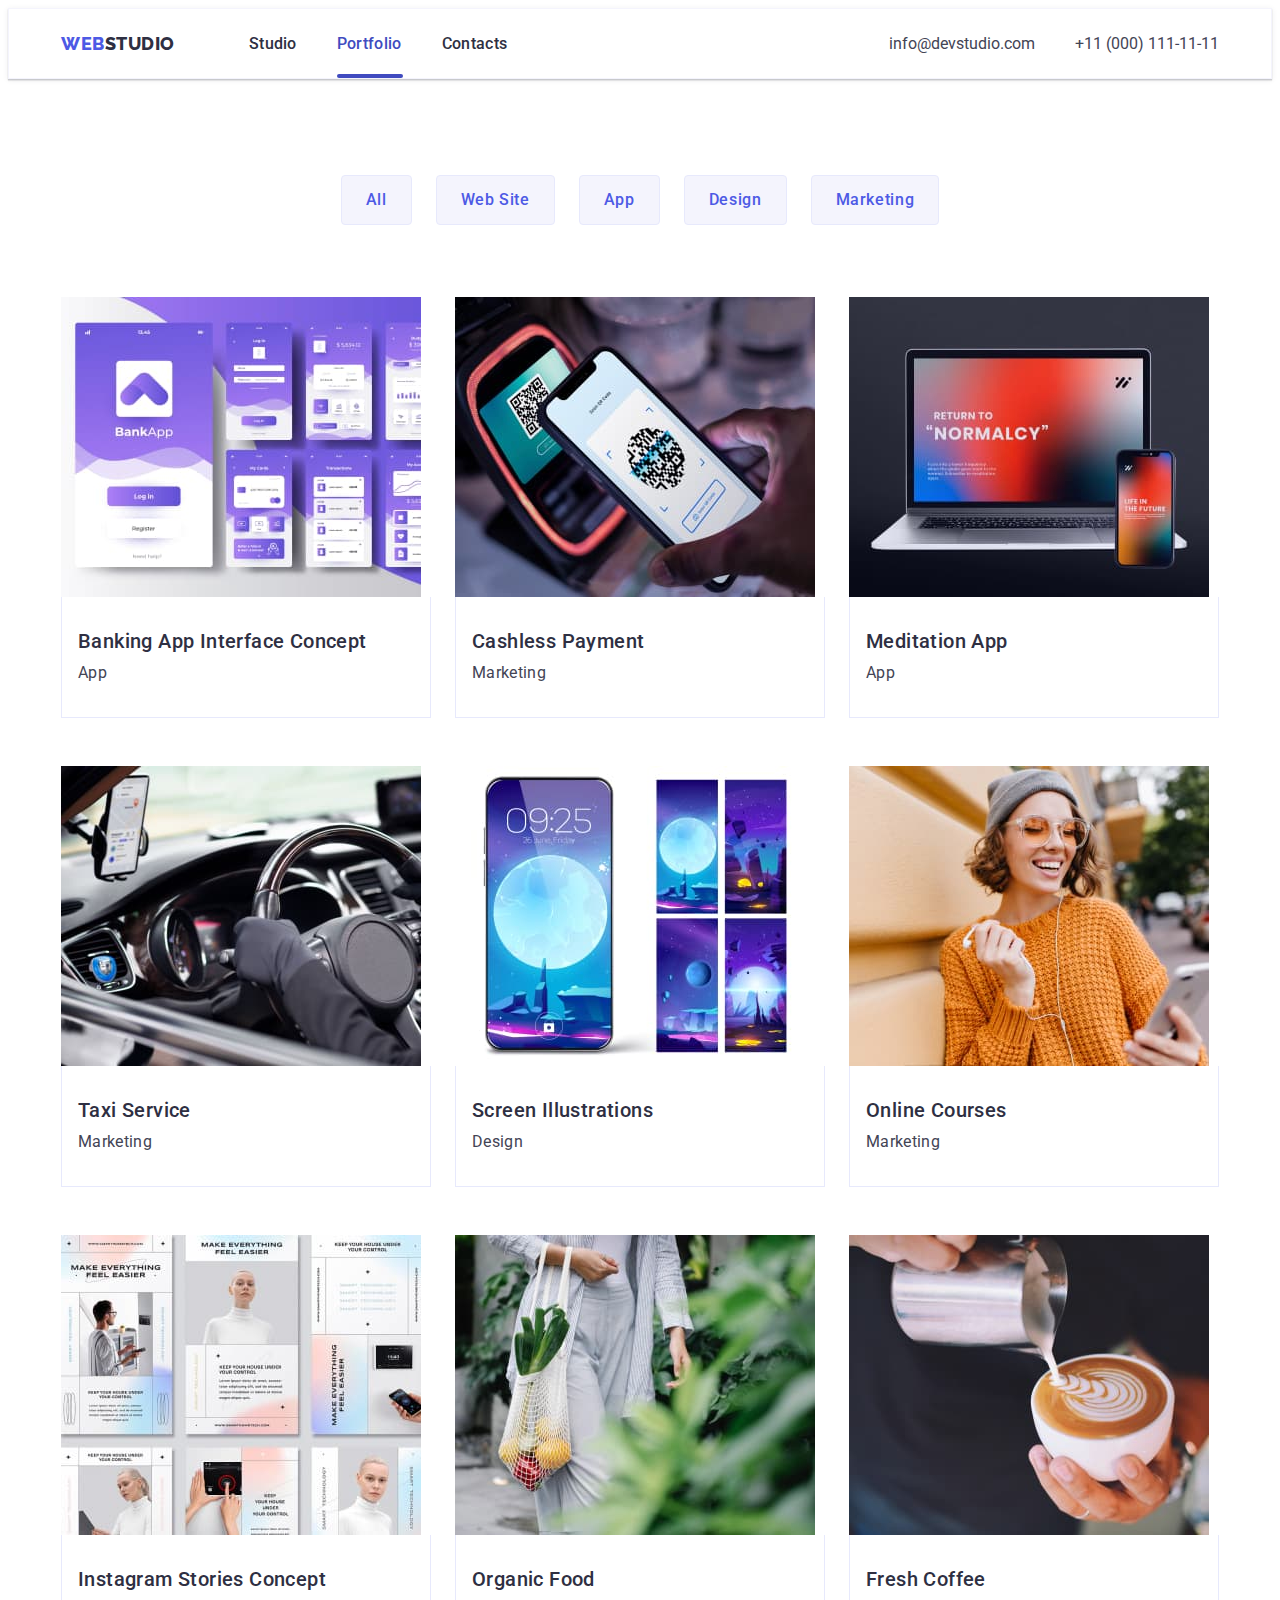
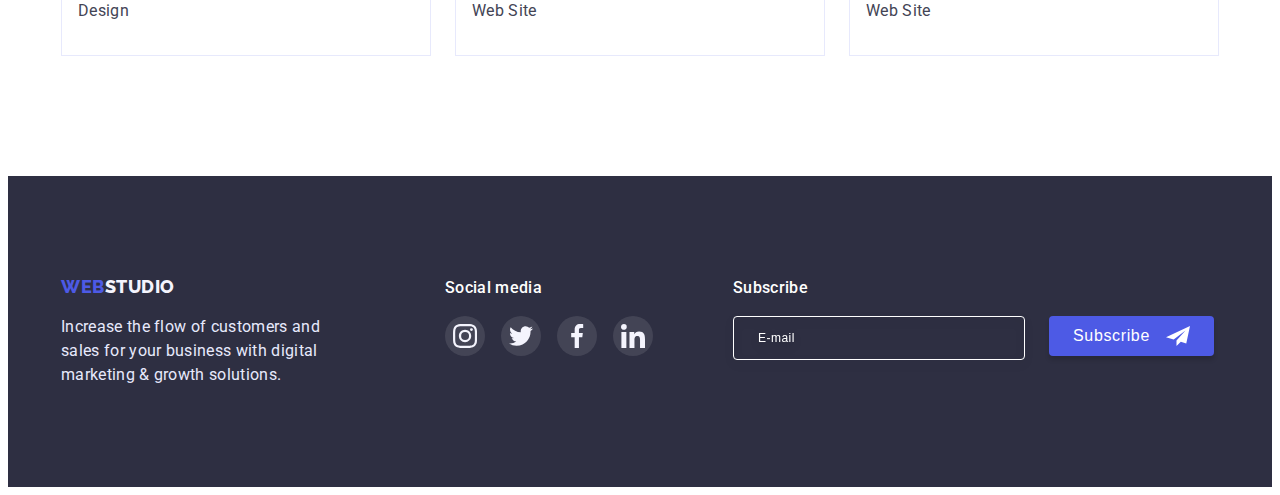
==== commit c2eafffe: "update index.html file" ====
--- a/portfolio.html
+++ b/portfolio.html
@@ -335,8 +335,6 @@
         <div class="conteiner-email">
           <p class="subscribe-text">Subscribe</p>
           <form class="subscribe-form">
-            <label class="subscribe-lebel" for="e-mail"></label>
-
             <input
               class="subscribe-input"
               type="text"
--- a/css/desctop.css
+++ b/css/desctop.css
@@ -20,22 +20,6 @@
   }
   .studio {
     color: var(--btn-background-color);
-  }
-
-  .portfolio {
-    color: var(--btn-background-color);
-  }
-  .portfolio::after {
-    display: block;
-    content: "";
-    width: 66px;
-    height: 4px;
-    background-color: var(--btn-background-color);
-    border-radius: 2px;
-    background-size: auto;
-    top: 45px;
-    left: 0;
-    position: absolute;
   }
 
   .address {
@@ -429,6 +413,8 @@
     background-color: var(--btn-background-color);
   }
   /* -------PORTFOLIO PAGE 2------- */
+
+  /* header */
   .conteiner {
     width: 1158px;
   }
@@ -440,6 +426,14 @@
   }
   .nav-item {
     position: relative;
+  }
+  .nav-link {
+    padding: 24px 0;
+    font-weight: 500;
+    font-size: 16px;
+    line-height: 1.5;
+    letter-spacing: 0.02em;
+    color: var(--second-text-color);
   }
 
   .nav-link:hover,
@@ -462,7 +456,7 @@
     background-color: var(--btn-background-color);
     border-radius: 2px;
     background-size: auto;
-    top: 45px;
+    bottom: -22px;
     left: 0;
     position: absolute;
   }
@@ -480,7 +474,9 @@
   }
 
   .contact-link {
-    font-size: 16px;
+    padding: 24px 0;
+    font-size: 16px;
+    color: var(--main-text-color);
   }
 
   .contact-link:hover,
@@ -493,7 +489,7 @@
     padding-top: 96px;
     padding-bottom: 120px;
   }
-
+  /* portfolio btn */
   .hidden-title {
   }
   .btn-list {
@@ -536,6 +532,12 @@
 
   /* -------PROJECT CATEGORIES------- */
 
+  .address-list {
+    display: flex;
+    flex-direction: row;
+    gap: 40px;
+  }
+
   .project-list {
     display: flex;
     flex-wrap: wrap;
@@ -597,4 +599,31 @@
     transform: translateY(100%);
     transition: transform var(--transition-duration);
   }
+  /* footer */
+  .footer-conteiner {
+    display: flex;
+    flex-direction: row;
+    gap: 0;
+    align-items: flex-start;
+  }
+  .footer-logo-grup {
+    text-align: start;
+  }
+  .soc-text {
+    text-align: start;
+  }
+  .subscribe-text {
+    text-align: start;
+  }
+  .subscribe-form {
+    display: flex;
+    gap: 24px;
+  }
+  .subscribe-input {
+    margin-bottom: 0;
+    max-width: 264px;
+  }
+  .email-btn {
+    margin: 0;
+  }
 }
